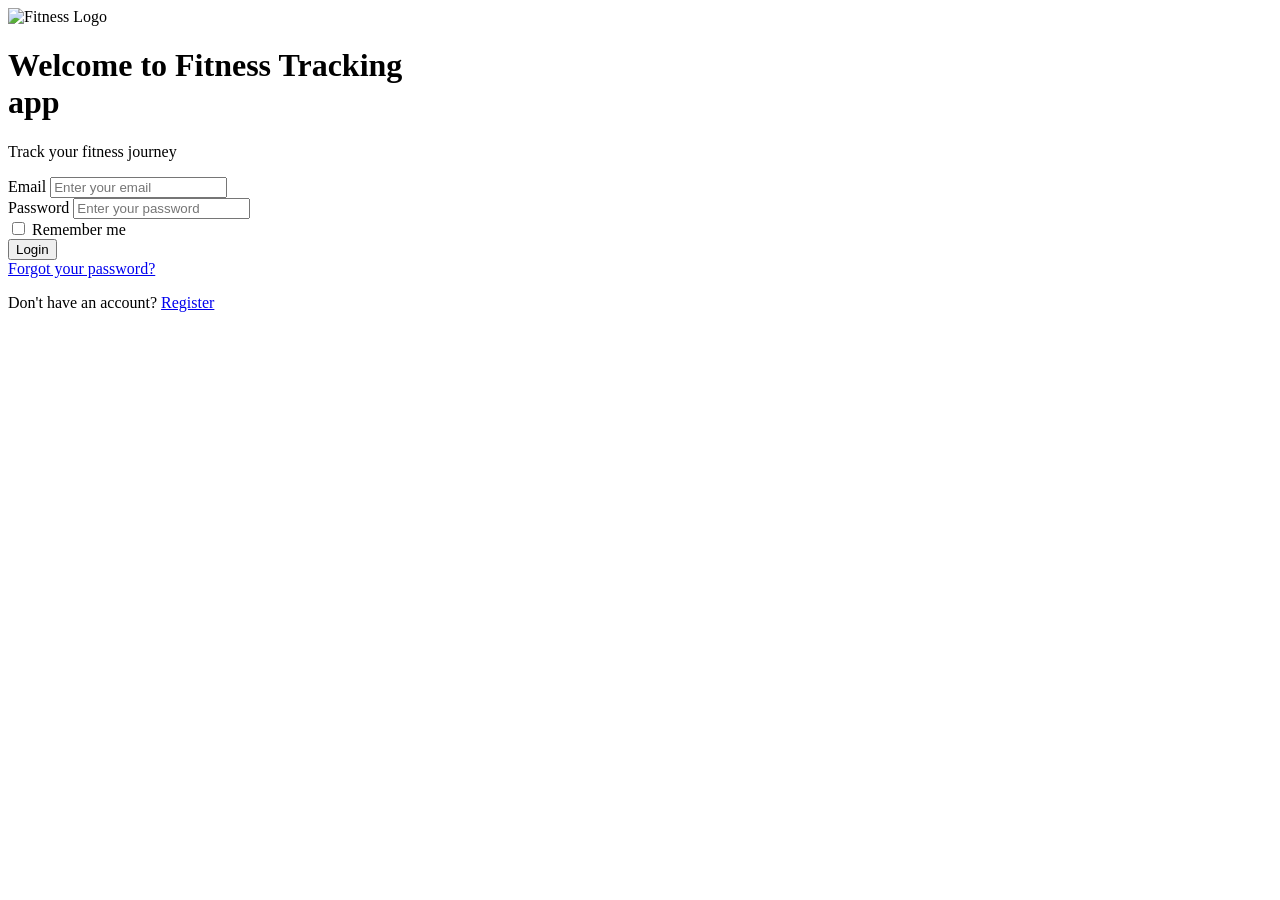
==== login.html @ 6c0dd4df "add new page" ====
<!DOCTYPE html>
<html lang="en">
<head>
    <meta charset="UTF-8">
    <meta name="viewport" content="width=device-width, initial-scale=1.0">
    <title>Login - Fitness Tracking App</title>
    <link rel="stylesheet" href="../fitness-tracking-app/css/styleLogin.css">
</head>
<body>

    <div class="login-container">
        
        <div class="header-section">
            <div class="logo-icon">
                <img src="../fitness-tracking-app/images/icon.png" alt="Fitness Logo" style="width: 45px; height: 45px; object-fit: contain;">
            </div>
            <h1>Welcome to Fitness Tracking <br>app</h1>
            <p>Track your fitness journey</p>
        </div>

        <form id="loginForm">
            <div class="input-group">
                <label for="email">Email</label>
                <input type="email" id="email" name="email" placeholder="Enter your email">
                <span class="error-message" id="emailError"></span>
            </div>

            <div class="input-group">
                <label for="password">Password</label>
                <input type="password" id="password" name="password" placeholder="Enter your password">
                <span class="error-message" id="passwordError"></span>
            </div>

            <div class="checkbox-group">
                <input type="checkbox" id="rememberMe" name="rememberMe">
                <label for="rememberMe">Remember me</label>
            </div>

            <button type="submit" class="primary-btn">Login</button>
        </form>

        <div class="footer-links">
            <a href="#" class="forgot-password">Forgot your password?</a>
            <p>Don't have an account? <a href="register.html" class="register-link">Register</a></p>
        </div>
    </div>

    <script src="../fitness-tracking-app/js/scriptLogin.js"></script>
</body>
</html>
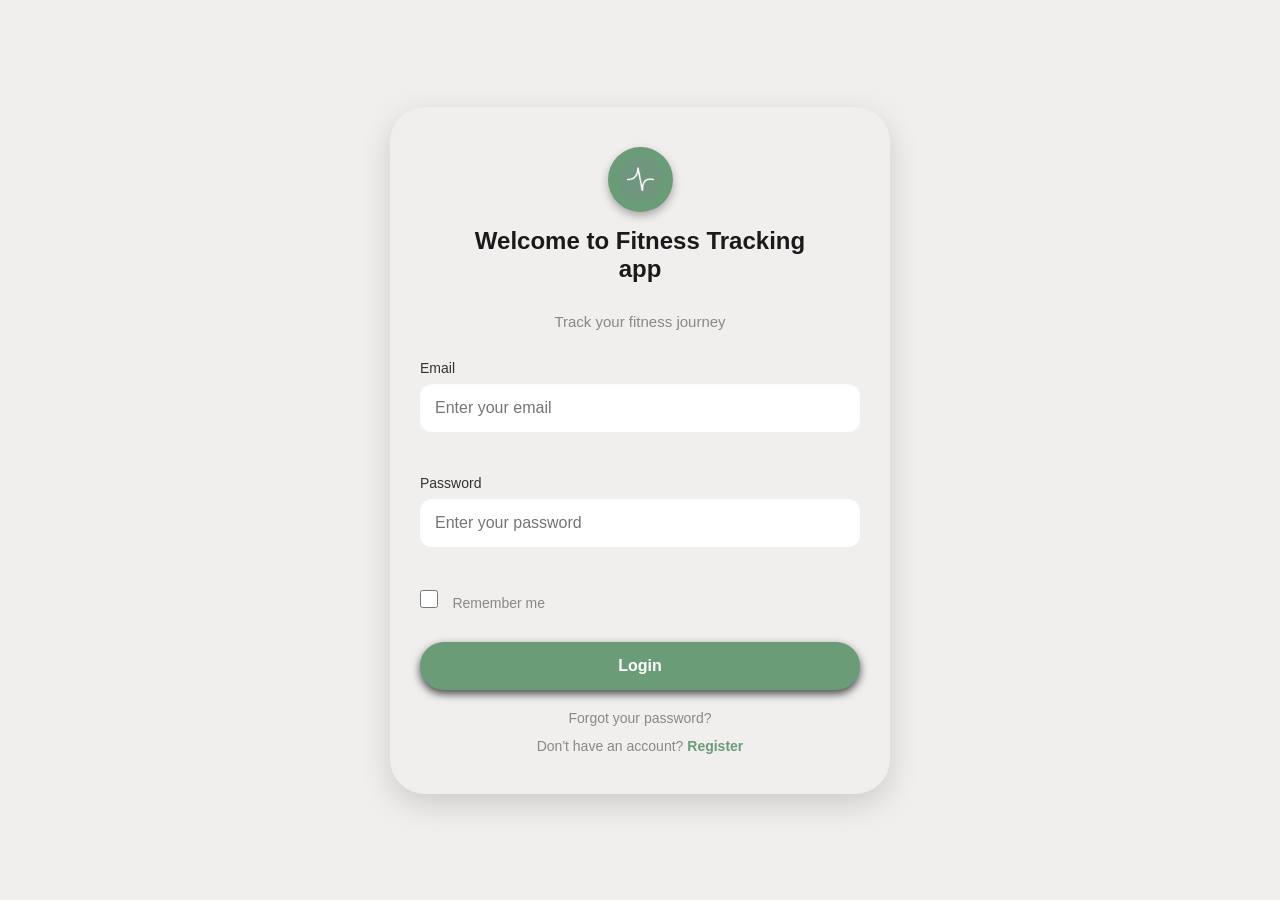
==== commit 8ef27b63: "update url" ====
--- a/login.html
+++ b/login.html
@@ -4,7 +4,7 @@
     <meta charset="UTF-8">
     <meta name="viewport" content="width=device-width, initial-scale=1.0">
     <title>Login - Fitness Tracking App</title>
-    <link rel="stylesheet" href="../fitness-tracking-app/css/styleLogin.css">
+    <link rel="stylesheet" href="./css/styleLogin.css">
 </head>
 <body>
 
@@ -12,7 +12,7 @@
         
         <div class="header-section">
             <div class="logo-icon">
-                <img src="../fitness-tracking-app/images/icon.png" alt="Fitness Logo" style="width: 45px; height: 45px; object-fit: contain;">
+                <img src="./images/icon.png" alt="Fitness Logo" style="width: 45px; height: 45px; object-fit: contain;">
             </div>
             <h1>Welcome to Fitness Tracking <br>app</h1>
             <p>Track your fitness journey</p>
@@ -45,6 +45,6 @@
         </div>
     </div>
 
-    <script src="../fitness-tracking-app/js/scriptLogin.js"></script>
+    <script src="./js/scriptLogin.js"></script>
 </body>
 </html>
--- a/css/styleLogin.css
+++ b/css/styleLogin.css
@@ -0,0 +1,165 @@
+/* --- איפוס בסיסי - נלקח מהעיצוב שלך --- */
+* {
+    margin: 0;
+    padding: 0;
+    box-sizing: border-box;
+    font-family: 'Segoe UI', Tahoma, Geneva, Verdana, sans-serif;
+}
+
+/* --- רקע הדף הכללי --- */
+body {
+    background-color: #f1eeee; 
+    display: flex;
+    flex-direction: column;
+    align-items: center;
+    justify-content: center; 
+    min-height: 100vh;
+    padding: 20px;
+}
+
+/* --- כרטיסיית ההתחברות המרכזית  --- */
+.login-container {
+    width: 100%;
+    max-width: 500px;
+    background-color: #f1eeee; 
+    border-radius: 35px; 
+    box-shadow: 0 10px 30px rgba(0, 0, 0, 0.15); 
+    padding: 40px 30px;
+    display: flex;
+    flex-direction: column;
+}
+
+/* --- אזור הלוגו והכותרות --- */
+.header-section {
+    text-align: center;
+    margin-bottom: 30px;
+}
+
+.logo-icon {
+    width: 65px;
+    height: 65px;
+    background-color: #6a9c78; 
+    border-radius: 50%;
+    margin: 0 auto 15px auto;
+    display: flex;
+    justify-content: center;
+    align-items: center;
+    box-shadow: 0 4px 8px rgba(0, 0, 0, 0.3); 
+}
+
+
+.header-section h1 {
+    font-size: 24px;
+    color: #1a1a1a;
+    margin-bottom: 30px;
+    font-weight: bold;
+}
+
+.header-section p {
+    font-size: 15px;
+    color: #888;
+}
+
+/* --- עיצוב השדות (Inputs) --- */
+.input-group {
+    margin-bottom: 20px;
+    display: flex;
+    flex-direction: column;
+}
+
+.input-group label {
+    font-size: 14px;
+    color: #333;
+    margin-bottom: 8px;
+    font-weight: 500;
+}
+
+.input-group input[type="email"],
+.input-group input[type="password"] {
+    padding: 15px;
+    border: none;
+    border-radius: 12px; 
+    background-color: #ffffff;
+    font-size: 16px;
+    color: #1a1a1a;
+    box-shadow: inset 0 2px 4px rgba(0,0,0,0.02); 
+}
+
+/* שדה "זכור אותי" */
+.checkbox-group {
+    flex-direction: row;
+    align-items: center;
+    margin-bottom: 30px;
+}
+
+.checkbox-group input {
+    margin-right: 10px;
+    width: 18px;
+    height: 18px;
+}
+
+.checkbox-group label {
+    margin-bottom: 0;
+    font-size: 14px;
+    color: #888;
+    font-weight: normal;
+}
+
+.error-message {
+    color: #d9534f;
+    font-size: 13px;
+    margin-top: 5px;
+    min-height: 18px;
+}
+
+/* --- כפתור ראשי - מועתק 1:1 מהקוד שלך --- */
+.primary-btn {
+    width: 100%;
+    background-color: #6a9c78;
+    color: white;
+    border: none;
+    padding: 15px;
+    border-radius: 25px;
+    font-size: 16px;
+    font-weight: bold;
+    cursor: pointer;
+    display: flex;
+    justify-content: center;
+    align-items: center;
+    margin-top: 10px;
+    margin-bottom: 20px;
+    box-shadow: 0 4px 8px rgba(0, 0, 0, 0.7);
+    transition: 0.2s;
+}
+
+.primary-btn:active {
+    transform: scale(0.98); /* אפקט לחיצה קטן */
+    box-shadow: 0 2px 4px rgba(0, 0, 0, 0.5);
+}
+
+/* --- קישורים בתחתית --- */
+.footer-links {
+    text-align: center;
+    display: flex;
+    flex-direction: column;
+    gap: 12px;
+}
+
+.footer-links a, .footer-links p {
+    font-size: 14px;
+}
+
+.footer-links p {
+    color: #888;
+}
+
+.forgot-password {
+    color: #888;
+    text-decoration: none;
+}
+
+.register-link {
+    color: #6a9c78; 
+    font-weight: bold;
+    text-decoration: none;
+}
